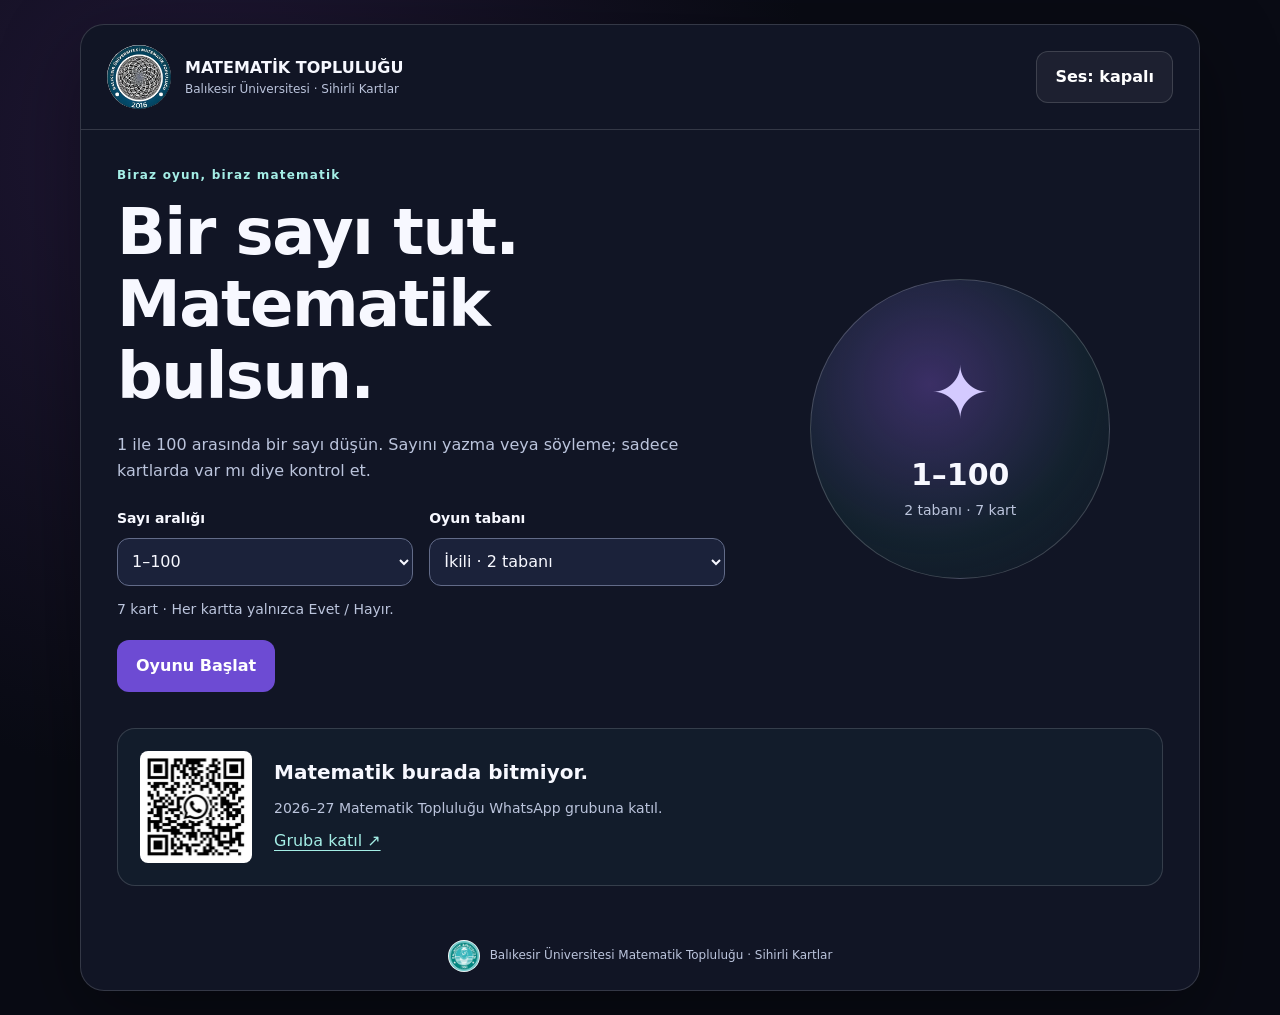
==== index.html @ 3955641c "Add files via upload" ====
<!doctype html>
<html lang="tr">
<head>
  <meta charset="utf-8">
  <meta name="viewport" content="width=device-width, initial-scale=1">
  <meta name="theme-color" content="#111525">
  <title>Sihirli Kartlar | Balıkesir Üniversitesi Matematik Topluluğu</title>
  <link rel="stylesheet" href="styles.css">
  <script src="script.js" defer></script>
</head>
<body>
  <div class="app">
    <header class="topbar">
      <div class="brand">
        <img src="assets/topluluk-logo.jpg" width="64" height="64" alt="Matematik Topluluğu logosu">
        <div><strong>MATEMATİK TOPLULUĞU</strong><span>Balıkesir Üniversitesi · Sihirli Kartlar</span></div>
      </div>
      <button type="button" class="btn ghost" id="soundBtn" aria-pressed="false">Ses: kapalı</button>
    </header>
    <main>
      <p class="notice" id="loadNotice" role="status">Oyun yükleniyor. Bu yazı kalırsa dosyayı önizleme yerine Safari veya Chrome ile aç. Ayrı dosyalı sürümde tüm klasörü birlikte kullan.</p>
      <noscript><p class="notice">Oyun için JavaScript açık olmalıdır. Dosyayı Safari veya Chrome ile aç.</p></noscript>
      <section id="start" class="screen" aria-labelledby="startTitle">
        <div class="hero">
          <div>
            <p class="eyebrow">Biraz oyun, biraz matematik</p>
            <h1 id="startTitle">Bir sayı tut.<br>Matematik bulsun.</h1>
            <p id="intro">Sayını yalnızca aklında tut. Kartları kontrol et ve Evet veya Hayır de.</p>
            <div class="settings">
              <div><label for="rangeSelect">Sayı aralığı</label><select id="rangeSelect"><option value="20">1–20</option><option value="30">1–30</option><option value="63">1–63</option><option value="100" selected>1–100</option><option value="500">1–500</option><option value="1000">1–1.000</option></select></div>
              <div><label for="baseSelect">Oyun tabanı</label><select id="baseSelect"><option value="2">İkili · 2 tabanı</option><option value="3">Üçlü · 3 tabanı</option><option value="4">Dörtlü · 4 tabanı</option><option value="5">Beşli · 5 tabanı</option></select></div>
            </div>
            <p class="small" id="rangeNote" aria-live="polite"></p>
            <button type="button" class="btn primary" id="startBtn" disabled>Oyunu Başlat</button>
          </div>
          <div class="orb" aria-hidden="true"><span>✦</span><strong id="orbRange">1–100</strong><small id="orbCards">Yalnızca Evet / Hayır</small></div>
        </div>
        <aside class="qr-callout">
          <a href="https://chat.whatsapp.com/I21R5zPnhjhHI4A2Wlo80f" target="_blank" rel="noopener noreferrer" aria-label="Matematik Topluluğu WhatsApp grubuna katıl"><img src="assets/whatsapp-qr.png" width="112" height="112" alt="Matematik Topluluğu WhatsApp grubu QR kodu"></a>
          <div><h2>Matematik burada bitmiyor.</h2><p>2026–27 Matematik Topluluğu WhatsApp grubuna katıl.</p><a href="https://chat.whatsapp.com/I21R5zPnhjhHI4A2Wlo80f" target="_blank" rel="noopener noreferrer">Gruba katıl ↗</a></div>
        </aside>
      </section>
      <section id="game" class="screen" hidden aria-labelledby="cardTitle">
        <div id="sequentialGame">
        <div class="game-head"><div><p class="eyebrow" id="gameRange"></p><h2 id="cardTitle" tabindex="-1">Kart 1</h2><p>Aklındaki sayı bu kartta var mı?</p></div><div class="progress-wrap"><p class="small" id="progressLabel"></p><div class="progress" id="progressTrack" role="progressbar" aria-label="Tamamlanan kartlar" aria-valuemin="0"><div id="progressBar"></div></div></div></div>
        <p class="small" id="cardMeta"></p>
        <p class="range-help" id="rangeHelp" hidden>Aralıkların iki ucu da dahildir. Örneğin 64–127, 64'ten 127'ye kadar bütün sayıları içerir.</p>
        <div class="numbers" id="numbers" role="region" aria-label="Bu karttaki sayılar" tabindex="0"></div>
        <div class="answer-controls"><p class="question">Sayını görüyor musun?</p><div class="answer-row"><button type="button" class="btn yes" id="yesBtn">Evet <span class="kbd">E</span></button><button type="button" class="btn no" id="noBtn">Hayır <span class="kbd">H</span></button></div></div>
        </div>
        <div id="rowGame" hidden>
          <p class="eyebrow" id="rowRange"></p>
          <h2 id="rowTitle" tabindex="-1">Kartları sırayla kontrol et</h2>
          <p>Her satırda sayın varsa Evet, yoksa Hayır seç. Cevabını değiştirebilirsin.</p>
          <details id="baseHelp"><summary>Bu tabanda kartlar nasıl çalışıyor?</summary><div class="detail-body"><p id="baseHelpText"></p><p class="formula" id="baseHelpExample"></p><p>Her satır yine yalnızca Evet veya Hayır sorar. Aynı basamağın kartlarından en fazla birine Evet denebilir; hepsine Hayır denirse o basamak 0 olur.</p></div></details>
          <div id="cardRows" class="card-rows"></div>
          <section class="live-math" aria-labelledby="liveMathTitle">
            <h3 id="liveMathTitle">Cevaplarınla oluşan sayı</h3>
            <div id="numberReveal" class="number-reveal">
              <div class="math-block">
              <div id="digitStrip" class="digit-strip" aria-label="Seçilen tabandaki basamaklar; büyükten küçüğe"></div>
                <div id="liveTerms" class="live-terms" aria-label="Basamakların katkıları"></div>
            <p id="liveTotal" class="live-total" role="status" aria-live="polite"></p>
              </div>
              <div id="largeResult" class="large-result" hidden aria-label="Tuttuğun sayı">
                <div class="result-label-group"><span class="result-caption">Tahmin ettiğin sayı</span><strong id="largeResultValue"></strong></div>
              </div>
            </div>
          </section>
        </div>
        <div class="back-row"><button type="button" class="btn ghost" id="undoBtn" disabled>Önceki kart</button><button type="button" class="btn ghost" id="homeBtn">Başa dön</button></div>
      </section>
      <section id="result" class="screen reveal" hidden aria-labelledby="resultText">
        <p class="eyebrow" id="resultLead">Aklından tuttuğun sayı…</p><div class="answer" id="answer" aria-live="polite"></div><h2 id="resultText" tabindex="-1">Bildim!</h2><p id="resultSub"></p>
        <p class="notice" id="errorBox" role="alert" hidden></p>
        <div class="cta-row"><button type="button" class="btn primary" id="restartBtn">Tekrar Oyna</button><button type="button" class="btn ghost" id="resultHomeBtn">Aralık / taban değiştir</button><button type="button" class="btn ghost" id="reviewBtn">Son kartı düzelt</button></div>
        <details id="mathDetails"><summary>Gizli matematiği gör</summary><div class="detail-body"><p id="mathExplanation"></p><p class="formula" id="resultSum"></p><p class="small" id="resultDigits"></p><div class="weights" id="yesWeights"></div><p class="small">Farklı tabanlarda da yalnızca Evet / Hayır kullanıyoruz. Daha yüksek taban her zaman daha az kart demek değildir.</p><div class="table-wrap"><table><caption>Seçtiğin aralıkta kart sayıları</caption><thead><tr><th scope="col">Taban</th><th scope="col">Basamak sayısı</th><th scope="col">Kart sayısı</th></tr></thead><tbody id="comparisonBody"></tbody></table></div></div></details>
      </section>
    </main>
    <footer><img src="assets/universite-logo.jpg" width="32" height="32" alt="Balıkesir Üniversitesi logosu"><span>Balıkesir Üniversitesi Matematik Topluluğu · Sihirli Kartlar</span></footer>
  </div>
</body>
</html>
---- styles.css ----
/* 1. Tema ve temel kurallar */
:root {
  color-scheme: dark;
  --bg: #090b14;
  --panel: #111525;
  --text: #f7f8ff;
  --muted: #bbc4dc;
  --border: rgba(255, 255, 255, .15);
  --accent: #8774f4;
}
* { box-sizing: border-box; }
[hidden] { display: none !important; }
body {
  margin: 0;
  padding: 24px 16px;
  background: radial-gradient(circle at 15% 15%, #201735, transparent 45%), var(--bg);
  color: var(--text);
  font-family: system-ui, -apple-system, BlinkMacSystemFont, "Segoe UI", sans-serif;
  line-height: 1.6;
}
button, select { font: inherit; }
a { color: #a4eee6; text-underline-offset: 4px; }
button, select, summary, a { -webkit-tap-highlight-color: rgba(135, 116, 244, .25); }
button:focus-visible, select:focus-visible, summary:focus-visible, a:focus-visible, .numbers:focus-visible {
  outline: 3px solid #9df2e6;
  outline-offset: 4px;
}
h1, h2, p { margin: 0; }
h1 { font-size: clamp(36px, 6vw, 64px); line-height: 1.12; letter-spacing: -1.5px; margin: 12px 0 20px; }
h2 { font-size: clamp(25px, 4vw, 36px); line-height: 1.25; margin-bottom: 12px; }
p { color: var(--muted); }
.small { font-size: 14px; }
.eyebrow { color: #a4eee6; font-size: 12px; letter-spacing: 1.2px; font-weight: 700; }
/* 2. Sayfa ve başlangıç ekranı */
.app { max-width: 1120px; margin: auto; background: var(--panel); border: 1px solid var(--border); border-radius: 24px; overflow: hidden; box-shadow: 0 24px 80px #0006; }
.topbar { display: flex; align-items: center; justify-content: space-between; gap: 16px; padding: 20px 26px; border-bottom: 1px solid var(--border); flex-wrap: wrap; }
.brand { display: flex; gap: 14px; align-items: center; min-width: 0; }
.brand img { border-radius: 50%; background: white; flex-shrink: 0; }
.brand strong { display: block; font-size: 16px; }
.brand span { display: block; color: var(--muted); font-size: 12px; }
main { padding: 36px; }
.hero { display: grid; grid-template-columns: 1.2fr .8fr; align-items: center; gap: 32px; }
.settings { display: grid; grid-template-columns: 1fr 1fr; gap: 16px; margin-top: 24px; }
label { display: block; margin-bottom: 8px; font-size: 14px; font-weight: 700; }
select { width: 100%; min-height: 48px; border: 1px solid #626b88; background: #1b223a; color: var(--text); padding: 10px; border-radius: 12px; font-size: 16px; }
#rangeNote { margin: 12px 0 20px; }
.orb { width: 100%; max-width: 300px; aspect-ratio: 1; margin: auto; border-radius: 50%; border: 1px solid #ffffff30; background: radial-gradient(circle at 40% 35%, #6b4db077, #19444644 60%, transparent); display: flex; flex-direction: column; align-items: center; justify-content: center; }
.orb span { font-size: 72px; color: #d4caff; }
.orb strong { font-size: 30px; }
.orb small { font-size: 14px; color: var(--muted); }
.qr-callout { display: flex; align-items: center; gap: 22px; padding: 22px; margin-top: 36px; border: 1px solid var(--border); border-radius: 18px; background: #42c9c40a; }
.qr-callout img { display: block; background: white; border-radius: 8px; }
.qr-callout h2 { font-size: 20px; }
.qr-callout p { font-size: 14px; margin-bottom: 8px; }
/* 3. Kontroller ve kartlar */
.btn { border: 1px solid transparent; border-radius: 12px; padding: 12px 18px; min-height: 48px; color: white; font-weight: 750; cursor: pointer; touch-action: manipulation; }
.btn:hover { filter: brightness(1.1); }
.btn:disabled { opacity: .5; cursor: default; }
.primary { background: #6d4bd3; }
.ghost { background: #ffffff0d; border-color: var(--border); }
.yes { background: #16733a; }
.no { background: #b52d38; }
.game-head { display: flex; justify-content: space-between; align-items: center; gap: 24px; margin-bottom: 20px; }
.progress-wrap { min-width: 180px; }
.progress { height: 9px; background: #ffffff14; border-radius: 99px; overflow: hidden; margin-top: 8px; }
#progressBar { height: 100%; background: linear-gradient(90deg, var(--accent), #42c9c4); width: 0; }
#cardMeta, .range-help { margin-bottom: 12px; font-size: 14px; }
.numbers { display: grid; grid-template-columns: repeat(8, minmax(0, 1fr)); gap: 8px; padding: 14px; border: 1px solid var(--border); border-radius: 18px; background: #ffffff06; max-height: 390px; overflow-y: auto; overscroll-behavior: contain; }
.numbers.ranges { grid-template-columns: repeat(5, minmax(0, 1fr)); }
.num { display: grid; place-items: center; min-height: 48px; padding: 5px; border: 1px solid #ffffff15; border-radius: 10px; background: #202846; font-size: 17px; font-weight: 750; font-variant-numeric: tabular-nums; white-space: nowrap; }
.question { text-align: center; margin: 20px 0 12px; color: var(--text); font-weight: 700; }
.answer-row { display: grid; grid-template-columns: 1fr 1fr; gap: 14px; max-width: 480px; margin: auto; }
.answer-controls { position: sticky; bottom: 0; padding: 1px 0 14px; background: var(--panel); z-index: 1; }
.kbd { font-size: 12px; opacity: .8; margin-left: 6px; }
.back-row, .cta-row { display: flex; flex-wrap: wrap; gap: 12px; justify-content: center; margin-top: 20px; }
/* 4. Sonuç ve isteğe bağlı açıklama */
.reveal { text-align: center; }
.answer { font-size: clamp(80px, 18vw, 160px); line-height: 1.15; color: #ded5ff; font-weight: 900; margin: 14px 0; overflow-wrap: anywhere; }
.notice { background: #53242b; border: 1px solid #cc6b79; color: #ffe2e7; padding: 16px; border-radius: 12px; margin-bottom: 20px; }
#errorBox { margin-top: 20px; }
details { text-align: left; margin-top: 28px; padding: 0 20px; border: 1px solid var(--border); border-radius: 16px; }
summary { min-height: 48px; padding: 14px 0; cursor: pointer; font-weight: 700; }
.detail-body { padding-bottom: 20px; }
.detail-body p { margin: 12px 0; }
.formula { background: #8774f420; padding: 14px; border-radius: 10px; color: #eee8ff; font-weight: 750; overflow-wrap: anywhere; }
.weights { display: flex; gap: 8px; flex-wrap: wrap; }
.pill { padding: 6px 10px; background: #8774f420; border-radius: 8px; font-size: 14px; }
.table-wrap { overflow-x: auto; }
table { width: 100%; border-collapse: collapse; font-size: 14px; }
caption { text-align: left; font-weight: 700; margin: 12px 0; }
th, td { padding: 10px 8px; border-bottom: 1px solid var(--border); text-align: left; }
footer { display: flex; align-items: center; justify-content: center; gap: 10px; padding: 18px 24px; color: var(--muted); font-size: 12px; }
footer img { border-radius: 50%; background: white; }
/* 5. Mobil görünüm */
@media (max-width: 760px) {
  body { padding: 10px; }
  main { padding: 24px 18px; }
  .topbar { padding: 16px; }
  .brand strong { font-size: 13px; }
  .brand img { width: 52px; height: 52px; }
  .hero { grid-template-columns: 1fr; }
  .orb { max-width: 210px; }
  .orb span { font-size: 48px; }
  .game-head { flex-direction: column; align-items: stretch; gap: 14px; }
  .numbers { grid-template-columns: repeat(4, minmax(0, 1fr)); max-height: 45vh; }
  .numbers.ranges { grid-template-columns: repeat(3, minmax(0, 1fr)); }
  .num { font-size: 15px; }
  .qr-callout { padding: 16px; gap: 14px; }
  .qr-callout img { width: 88px; height: 88px; }
  .qr-callout h2 { font-size: 17px; }
  footer { align-items: flex-start; }
}
@media (max-width: 380px) {
  .settings { grid-template-columns: 1fr; }
  .numbers.ranges { grid-template-columns: repeat(2, minmax(0, 1fr)); }
  .qr-callout { flex-direction: column; align-items: flex-start; }
}
@media (prefers-reduced-motion: reduce) {
  *, *::before, *::after { animation: none !important; transition: none !important; scroll-behavior: auto !important; }
}

/* Küçük aralıklarda satır kartları ve ayrı kesik çizgili basamaklar. */
.card-rows { display: grid; gap: 12px; margin-top: 24px; }
.card-row { display: grid; grid-template-columns: 90px minmax(0, 1fr) 150px; gap: 16px; align-items: center; padding: 16px; border: 1px solid var(--border); border-radius: 14px; background: #ffffff04; }
.card-row h3 { margin: 0; font-size: 17px; }
.row-numbers { display: flex; flex-wrap: wrap; gap: 6px; }
.row-numbers span { min-width: 30px; padding: 4px 6px; text-align: center; border-radius: 6px; background: #202846; font-variant-numeric: tabular-nums; }
.row-choices { display: grid; grid-template-columns: 1fr 1fr; gap: 8px; }
.row-choices .btn { padding: 10px 8px; }
.row-choices [aria-pressed="true"] { outline: 2px solid white; outline-offset: 2px; }
.live-math { margin-top: 24px; padding: 20px; border: 1px solid var(--border); border-radius: 16px; }
.live-math h3 { margin: 0 0 16px; font-size: 18px; }
.digit-strip { display: flex; justify-content: center; gap: 12px; }
.digit-tile { display: flex; flex-direction: column; align-items: center; justify-content: center; flex: 1; max-width: 90px; min-width: 0; min-height: 90px; border: 2px dashed #8c96b6; border-radius: 10px; }
.digit-tile strong { font-size: 32px; line-height: 1.2; }
.digit-tile span { color: var(--muted); font-size: 14px; margin-top: 8px; }
.digit-tile.answered { border-color: #a4eee6; background: #42c9c40a; }
.live-terms { display: flex; flex-wrap: wrap; justify-content: center; gap: 10px; margin: 18px 0; }
.live-term { padding: 8px 10px; border: 1px dashed #8c96b6; border-radius: 8px; font-size: 15px; }
.live-total { text-align: center; font-weight: 750; color: var(--text); }
@media (max-width: 760px) {
  .card-row { grid-template-columns: 1fr; gap: 12px; }
  .row-choices { max-width: 280px; }
  .live-math { padding: 14px 10px; }
  .digit-strip { gap: 7px; }
  .digit-tile { min-height: 76px; }
  .digit-tile strong { font-size: 26px; }
}


/* Basamaklar ve çarpımlar tek blok olarak hareket eder; yerleşim animasyonu yok. */
.number-reveal { --result-space: 160px; position: relative; }
.math-block { width: calc(100% - var(--result-space)); transform: translateX(calc(var(--result-space) / 2)); transition: transform .6s cubic-bezier(.22, 1, .36, 1); }
.number-reveal.complete .math-block { transform: translateX(0); }
.number-reveal .digit-strip { gap: 8px; }
.number-reveal .live-terms { margin-bottom: 0; }
.large-result { position: absolute; top: 0; right: 0; width: var(--result-space); height: 100%; display: flex; align-items: center; justify-content: center; animation: result-enter .6s cubic-bezier(.22, 1, .36, 1) both; }
.large-result strong { font-size: clamp(52px, 7vw, 88px); line-height: 1.1; color: #ded5ff; }
@keyframes result-enter { from { opacity: 0; transform: translateX(14px); } to { opacity: 1; transform: translateX(0); } }
@media (max-width: 760px) {
  .number-reveal { --result-space: 70px; }
  .number-reveal .digit-strip { gap: 4px; }
  .number-reveal .digit-tile { min-height: 68px; border-radius: 7px; }
  .number-reveal .digit-tile strong { font-size: 23px; }
  .number-reveal .digit-tile span { font-size: 12px; }
  .number-reveal .live-terms { gap: 6px; }
  .number-reveal .live-term { font-size: 12px; padding: 6px; }
  .large-result strong { font-size: 48px; }
}
@media (prefers-reduced-motion: reduce) {
  .math-block { transition: none; }
  .large-result { animation: none; }
}

/* Sayaç da matematik bloğuyla kayar; başlık ve sayı birlikte görünür. */
.result-label-group { display: flex; flex-direction: column; align-items: center; gap: 8px; }
.result-caption { color: var(--muted); font-size: 13px; line-height: 1.3; text-align: center; }
.math-block .live-total { margin-top: 16px; font-size: 14px; }
@media (max-width: 760px) {
  .result-caption { font-size: 11px; }
  .math-block .live-total { font-size: 12px; }
}

/* Sonuç alanı matematik bloğuyla orantılı; başlık ve sayı merkezde. */
.number-reveal { --result-space: 34%; }
.math-block { width: 66%; transform: translateX(25.7576%); }
.large-result { width: 34%; padding: 12px; text-align: center; }
.result-label-group { width: 100%; justify-content: center; gap: 12px; }
.result-caption { font-size: clamp(18px, 2.4vw, 26px); font-weight: 750; color: var(--text); }
.large-result strong { font-size: clamp(68px, 11vw, 128px); font-weight: 900; }
@media (max-width: 760px) {
  .large-result { padding: 6px; }
  .result-label-group { gap: 8px; }
  .result-caption { font-size: clamp(16px, 3.8vw, 22px); }
  .large-result strong { font-size: clamp(56px, 14vw, 90px); }
  .number-reveal .digit-tile strong { font-size: 20px; }
}
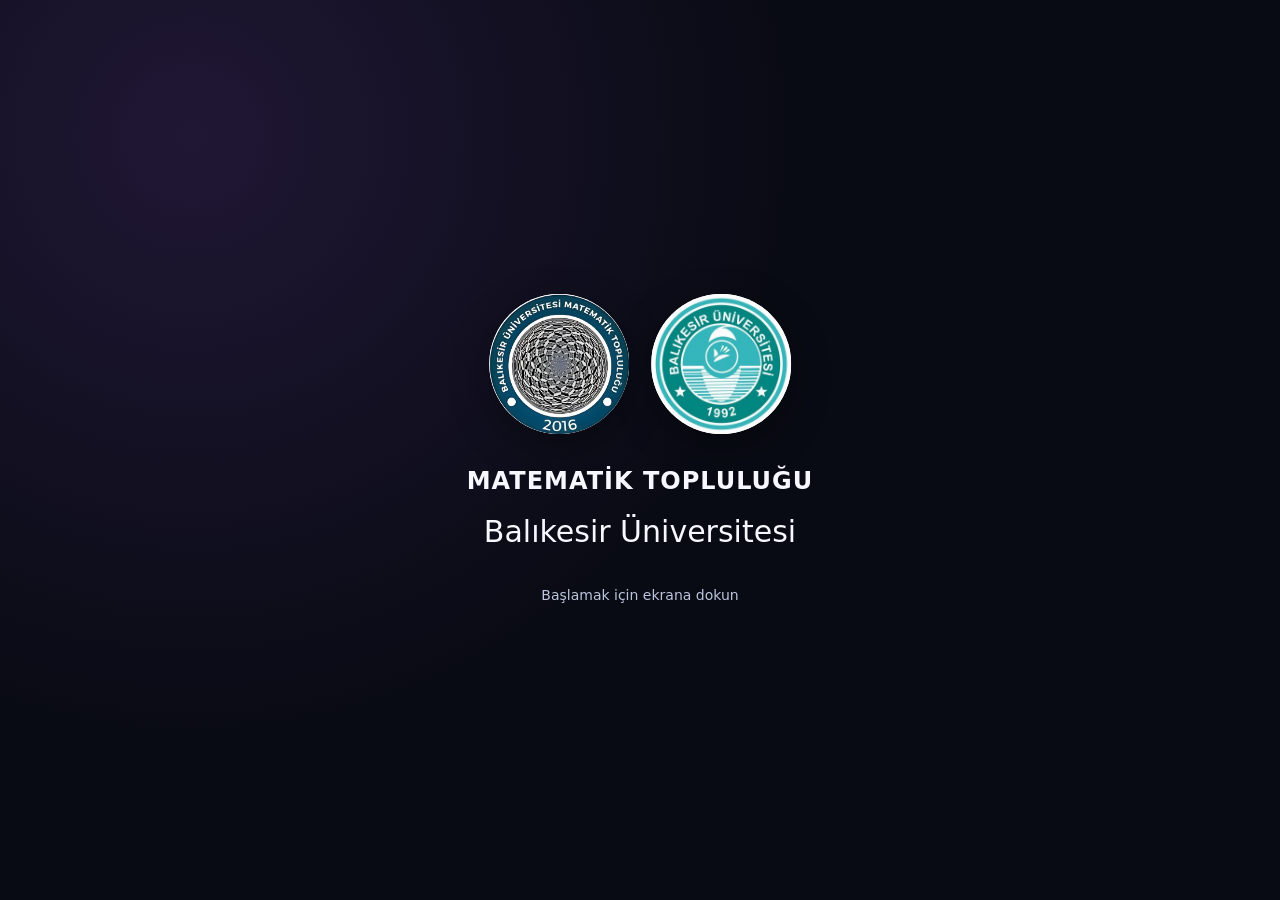
==== commit 1f280e8d: "Add files via upload" ====
--- a/index.html
+++ b/index.html
@@ -9,12 +9,29 @@
   <script src="script.js" defer></script>
 </head>
 <body>
-  <div class="app">
+  <section id="welcomePortal" class="welcome-portal" aria-label="Balıkesir Üniversitesi etkinlikleri">
+    <button type="button" id="welcomeBtn" class="welcome-brand" aria-expanded="false" aria-controls="activityMenu">
+      <span class="welcome-logos">
+        <img src="assets/topluluk-logo.jpg" width="140" height="140" alt="Matematik Topluluğu logosu">
+        <img src="assets/universite-logo.jpg" width="140" height="140" alt="Balıkesir Üniversitesi logosu">
+      </span>
+      <span class="welcome-community">MATEMATİK TOPLULUĞU</span>
+      <span class="welcome-university">Balıkesir Üniversitesi</span>
+      <span id="welcomeHint" class="welcome-hint">Başlamak için ekrana dokun</span>
+    </button>
+    <div id="activityMenu" class="activity-menu" hidden>
+      <p class="eyebrow">Birlikte keşfedelim</p>
+      <h1>Etkinlikler</h1>
+      <button type="button" id="openGameBtn" class="activity-card"><span class="activity-symbol" aria-hidden="true">✦</span><strong>Sihirli Kartlar</strong><span>Bir sayı tut. Matematik bulsun.</span><span class="activity-enter">Oyuna gir →</span></button>
+    </div>
+  </section>
+  <div id="gameApp" class="app" hidden>
     <header class="topbar">
       <div class="brand">
         <img src="assets/topluluk-logo.jpg" width="64" height="64" alt="Matematik Topluluğu logosu">
         <div><strong>MATEMATİK TOPLULUĞU</strong><span>Balıkesir Üniversitesi · Sihirli Kartlar</span></div>
       </div>
+      <button type="button" class="btn ghost" id="portalHomeBtn">Etkinlikler</button>
       <button type="button" class="btn ghost" id="soundBtn" aria-pressed="false">Ses: kapalı</button>
     </header>
     <main>
@@ -33,7 +50,7 @@
             <p class="small" id="rangeNote" aria-live="polite"></p>
             <button type="button" class="btn primary" id="startBtn" disabled>Oyunu Başlat</button>
           </div>
-          <div class="orb" aria-hidden="true"><span>✦</span><strong id="orbRange">1–100</strong><small id="orbCards">Yalnızca Evet / Hayır</small></div>
+          <div class="orb" aria-hidden="true"><div id="orbPowers" class="orb-powers"></div><span>✦</span><strong id="orbRange">1–100</strong><small id="orbCards">Yalnızca Evet / Hayır</small></div>
         </div>
         <aside class="qr-callout">
           <a href="https://chat.whatsapp.com/I21R5zPnhjhHI4A2Wlo80f" target="_blank" rel="noopener noreferrer" aria-label="Matematik Topluluğu WhatsApp grubuna katıl"><img src="assets/whatsapp-qr.png" width="112" height="112" alt="Matematik Topluluğu WhatsApp grubu QR kodu"></a>
@@ -50,7 +67,7 @@
         </div>
         <div id="rowGame" hidden>
           <p class="eyebrow" id="rowRange"></p>
-          <h2 id="rowTitle" tabindex="-1">Kartları sırayla kontrol et</h2>
+          <h2 id="rowTitle" tabindex="-1">Aklında bir sayı tut</h2>
           <p>Her satırda sayın varsa Evet, yoksa Hayır seç. Cevabını değiştirebilirsin.</p>
           <details id="baseHelp"><summary>Bu tabanda kartlar nasıl çalışıyor?</summary><div class="detail-body"><p id="baseHelpText"></p><p class="formula" id="baseHelpExample"></p><p>Her satır yine yalnızca Evet veya Hayır sorar. Aynı basamağın kartlarından en fazla birine Evet denebilir; hepsine Hayır denirse o basamak 0 olur.</p></div></details>
           <div id="cardRows" class="card-rows"></div>
--- a/styles.css
+++ b/styles.css
@@ -195,3 +195,46 @@
   .large-result strong { font-size: clamp(56px, 14vw, 90px); }
   .number-reveal .digit-tile strong { font-size: 20px; }
 }
+
+/* Karşılama ve etkinlik seçimi */
+.welcome-portal { position: relative; min-height: calc(100vh - 48px); max-width: 1160px; margin: auto; display: flex; align-items: center; }
+.welcome-brand { display: flex; flex-direction: column; align-items: center; justify-content: center; width: 46%; margin: 0; padding: 24px 10px; border: 0; color: var(--text); background: none; cursor: pointer; transform: translateX(58.6957%); transition: transform .75s cubic-bezier(.22,1,.36,1); }
+.welcome-logos { display: flex; justify-content: center; gap: 22px; margin-bottom: 28px; }
+.welcome-logos img { width: clamp(72px, 12vw, 140px); height: clamp(72px, 12vw, 140px); border-radius: 50%; background: white; object-fit: contain; box-shadow: 0 12px 40px #0005; }
+.welcome-community { font-size: clamp(16px, 2.2vw, 24px); font-weight: 850; letter-spacing: 1px; text-align: center; }
+.welcome-university { font-size: clamp(18px, 2.6vw, 30px); margin-top: 8px; text-align: center; }
+.welcome-hint { font-size: 14px; color: var(--muted); margin-top: 28px; }
+.welcome-portal.expanded .welcome-brand { transform: translateX(0); }
+.activity-menu { width: 48%; padding: 32px; margin-left: 6%; animation: menu-appear .65s .15s both; }
+.activity-menu h1 { font-size: clamp(30px, 4vw, 48px); }
+.activity-card { width: 100%; max-width: 360px; display: flex; flex-direction: column; align-items: flex-start; gap: 10px; padding: 28px; border: 1px solid #b9a7ff66; border-radius: 22px; background: linear-gradient(140deg,#28203e,#142c35); color: var(--text); cursor: pointer; text-align: left; transition: transform .2s ease, border-color .2s ease; }
+.activity-card:hover { transform: translateY(-4px); border-color: #a4eee6; }
+.activity-card strong { font-size: 26px; }
+.activity-card > span { color: var(--muted); }
+.activity-card .activity-symbol { font-size: 48px; line-height: 1; color: #ded5ff; }
+.activity-card .activity-enter { color: #a4eee6; font-weight: 750; margin-top: 14px; }
+@keyframes menu-appear { from { opacity: 0; transform: translateX(24px); } to { opacity: 1; transform: translateX(0); } }
+@media (max-width: 760px) {
+  .welcome-portal { min-height: calc(100vh - 20px); }
+  .welcome-brand { width: 46%; padding: 16px 4px; }
+  .welcome-logos { gap: 8px; }
+  .welcome-logos img { width: clamp(44px, 10vw, 74px); height: clamp(44px, 10vw, 74px); }
+  .welcome-community { font-size: clamp(11px, 2.8vw, 16px); letter-spacing: 0; }
+  .welcome-university { font-size: clamp(14px, 3.4vw, 20px); }
+  .welcome-hint { font-size: 12px; }
+  .activity-menu { width: 50%; margin-left: 4%; padding: 12px 4px; }
+  .activity-menu h1 { font-size: 25px; }
+  .activity-card { padding: 18px 12px; gap: 8px; }
+  .activity-card strong { font-size: 20px; }
+  .activity-card > span { font-size: 13px; }
+}
+@media (prefers-reduced-motion: reduce) {
+  .welcome-brand, .activity-card { transition: none; }
+  .activity-menu { animation: none; }
+}
+
+/* Seçilen tabanın basamak kuvvetleri kürenin çevresinde. */
+.orb { position: relative; }
+.orb-powers { position: absolute; inset: 0; pointer-events: none; }
+.orb-power { position: absolute; transform: translate(-50%, -50%); display: grid; place-items: center; min-width: 40px; min-height: 40px; padding: 4px 7px; border-radius: 50%; border: 1px solid #b9a7ff88; background: #20243e; color: #f4efff; font-size: 18px; font-weight: 750; line-height: 1; }
+@media (max-width: 760px) { .orb-power { min-width: 32px; min-height: 32px; font-size: 15px; padding: 4px; } }
